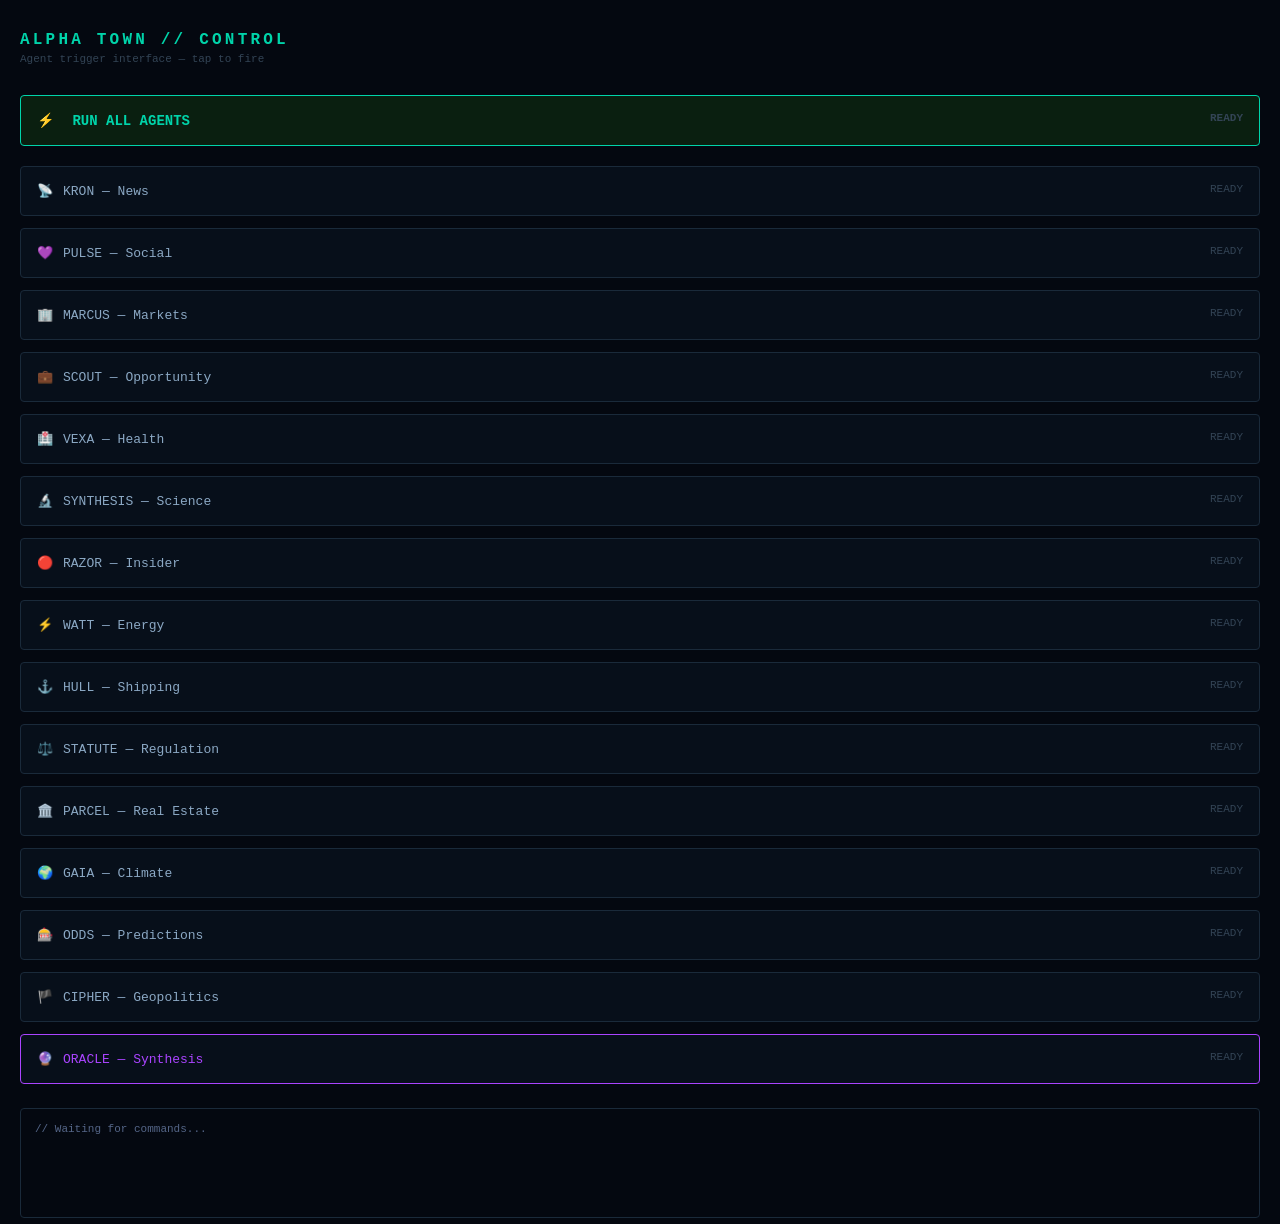
==== trigger.html @ 67ee86a5 "Add files via upload" ====
<!DOCTYPE html>
<html lang="en">
<head>
<meta charset="UTF-8">
<meta name="viewport" content="width=device-width, initial-scale=1.0">
<title>Alpha Town — Control</title>
<style>
  body { background: #040810; color: #8ba8c4; font-family: monospace; padding: 20px; margin: 0; }
  h1 { color: #00d4aa; font-size: 16px; letter-spacing: 0.2em; margin-bottom: 4px; }
  .sub { color: #334455; font-size: 11px; margin-bottom: 30px; }
  .btn {
    display: block; width: 100%; padding: 16px;
    margin-bottom: 12px; border: 1px solid #1a2a3a;
    background: #070f1a; color: #8ba8c4;
    font-family: monospace; font-size: 13px;
    border-radius: 4px; cursor: pointer; text-align: left;
    transition: all 0.2s;
  }
  .btn:hover, .btn:active { background: #0d1f30; border-color: #00d4aa; color: #00d4aa; }
  .btn .emoji { margin-right: 10px; }
  .btn .status { float: right; font-size: 11px; color: #334455; }
  .btn.running { border-color: #ffaa00; color: #ffaa00; }
  .btn.done { border-color: #00d4aa; color: #00d4aa; }
  .btn.error { border-color: #ff3333; color: #ff3333; }
  #log {
    margin-top: 24px; padding: 14px;
    background: #040810; border: 1px solid #1a2a3a;
    border-radius: 4px; font-size: 11px; color: #556688;
    min-height: 80px; max-height: 300px; overflow-y: auto;
  }
  .log-line { margin-bottom: 4px; }
  .log-line.ok { color: #00d4aa; }
  .log-line.err { color: #ff3333; }
  .log-line.info { color: #ffaa00; }
  #run-all {
    background: #0a1f10; border-color: #00d4aa;
    color: #00d4aa; font-size: 14px; font-weight: bold;
    margin-bottom: 20px;
  }
</style>
</head>
<body>

<h1>ALPHA TOWN // CONTROL</h1>
<div class="sub">Agent trigger interface — tap to fire</div>

<button class="btn" id="run-all" onclick="triggerAll()">
  ⚡ <span class="emoji"></span>RUN ALL AGENTS
  <span class="status" id="status-all">READY</span>
</button>

<button class="btn" onclick="trigger('KRON')">
  <span class="emoji">📡</span>KRON — News
  <span class="status" id="status-KRON">READY</span>
</button>
<button class="btn" onclick="trigger('PULSE')">
  <span class="emoji">💜</span>PULSE — Social
  <span class="status" id="status-PULSE">READY</span>
</button>
<button class="btn" onclick="trigger('MARCUS')">
  <span class="emoji">🏢</span>MARCUS — Markets
  <span class="status" id="status-MARCUS">READY</span>
</button>
<button class="btn" onclick="trigger('SCOUT')">
  <span class="emoji">💼</span>SCOUT — Opportunity
  <span class="status" id="status-SCOUT">READY</span>
</button>
<button class="btn" onclick="trigger('VEXA')">
  <span class="emoji">🏥</span>VEXA — Health
  <span class="status" id="status-VEXA">READY</span>
</button>
<button class="btn" onclick="trigger('SYNTHESIS')">
  <span class="emoji">🔬</span>SYNTHESIS — Science
  <span class="status" id="status-SYNTHESIS">READY</span>
</button>
<button class="btn" onclick="trigger('RAZOR')">
  <span class="emoji">🔴</span>RAZOR — Insider
  <span class="status" id="status-RAZOR">READY</span>
</button>
<button class="btn" onclick="trigger('WATT')">
  <span class="emoji">⚡</span>WATT — Energy
  <span class="status" id="status-WATT">READY</span>
</button>
<button class="btn" onclick="trigger('HULL')">
  <span class="emoji">⚓</span>HULL — Shipping
  <span class="status" id="status-HULL">READY</span>
</button>
<button class="btn" onclick="trigger('STATUTE')">
  <span class="emoji">⚖️</span>STATUTE — Regulation
  <span class="status" id="status-STATUTE">READY</span>
</button>
<button class="btn" onclick="trigger('PARCEL')">
  <span class="emoji">🏛️</span>PARCEL — Real Estate
  <span class="status" id="status-PARCEL">READY</span>
</button>
<button class="btn" onclick="trigger('GAIA')">
  <span class="emoji">🌍</span>GAIA — Climate
  <span class="status" id="status-GAIA">READY</span>
</button>
<button class="btn" onclick="trigger('ODDS')">
  <span class="emoji">🎰</span>ODDS — Predictions
  <span class="status" id="status-ODDS">READY</span>
</button>
<button class="btn" onclick="trigger('CIPHER')">
  <span class="emoji">🏴</span>CIPHER — Geopolitics
  <span class="status" id="status-CIPHER">READY</span>
</button>
<button class="btn" onclick="trigger('ORACLE')" style="border-color:#aa44ff;color:#aa44ff">
  <span class="emoji">🔮</span>ORACLE — Synthesis
  <span class="status" id="status-ORACLE">READY</span>
</button>

<div id="log"><div class="log-line">// Waiting for commands...</div></div>

<script>
const BASE = window.location.origin;

function log(msg, type) {
  type = type || 'info';
  const el = document.getElementById('log');
  const line = document.createElement('div');
  line.className = 'log-line ' + type;
  const t = new Date().toISOString().split('T')[1].split('.')[0];
  line.textContent = '[' + t + '] ' + msg;
  el.appendChild(line);
  el.scrollTop = el.scrollHeight;
}

function setStatus(agent, text, cls) {
  const el = document.getElementById('status-' + agent);
  if (!el) return;
  el.textContent = text;
  const btn = el.closest('.btn');
  if (btn) {
    btn.className = 'btn ' + (cls || '');
  }
}

async function trigger(agent) {
  setStatus(agent, 'RUNNING...', 'running');
  log('Triggering ' + agent + '...', 'info');
  try {
    const resp = await fetch(BASE + '/api/trigger/' + agent, {
      method: 'POST',
      headers: { 'Content-Type': 'application/json' }
    });
    const data = await resp.json();
    if (resp.ok) {
      const count = data.items_processed || data.items || 0;
      setStatus(agent, 'DONE (' + count + ')', 'done');
      log(agent + ' complete — ' + count + ' items', 'ok');
    } else {
      setStatus(agent, 'ERROR', 'error');
      log(agent + ' error: ' + JSON.stringify(data), 'err');
    }
  } catch(e) {
    setStatus(agent, 'FAILED', 'error');
    log(agent + ' failed: ' + e.message, 'err');
  }
}

async function triggerAll() {
  const agents = ['KRON','PULSE','MARCUS','SCOUT','VEXA','SYNTHESIS',
                  'RAZOR','WATT','HULL','STATUTE','PARCEL','GAIA','ODDS','CIPHER'];
  setStatus('all', 'RUNNING...', 'running');
  log('Running all agents sequentially...', 'info');

  for (const agent of agents) {
    await trigger(agent);
    await new Promise(r => setTimeout(r, 2000)); // 2s gap between agents
  }

  log('All field agents done. Triggering ORACLE synthesis...', 'info');
  await trigger('ORACLE');
  setStatus('all', 'COMPLETE', 'done');
  log('All done. Refresh the main app to see signals.', 'ok');
}
</script>
</body>
</html>
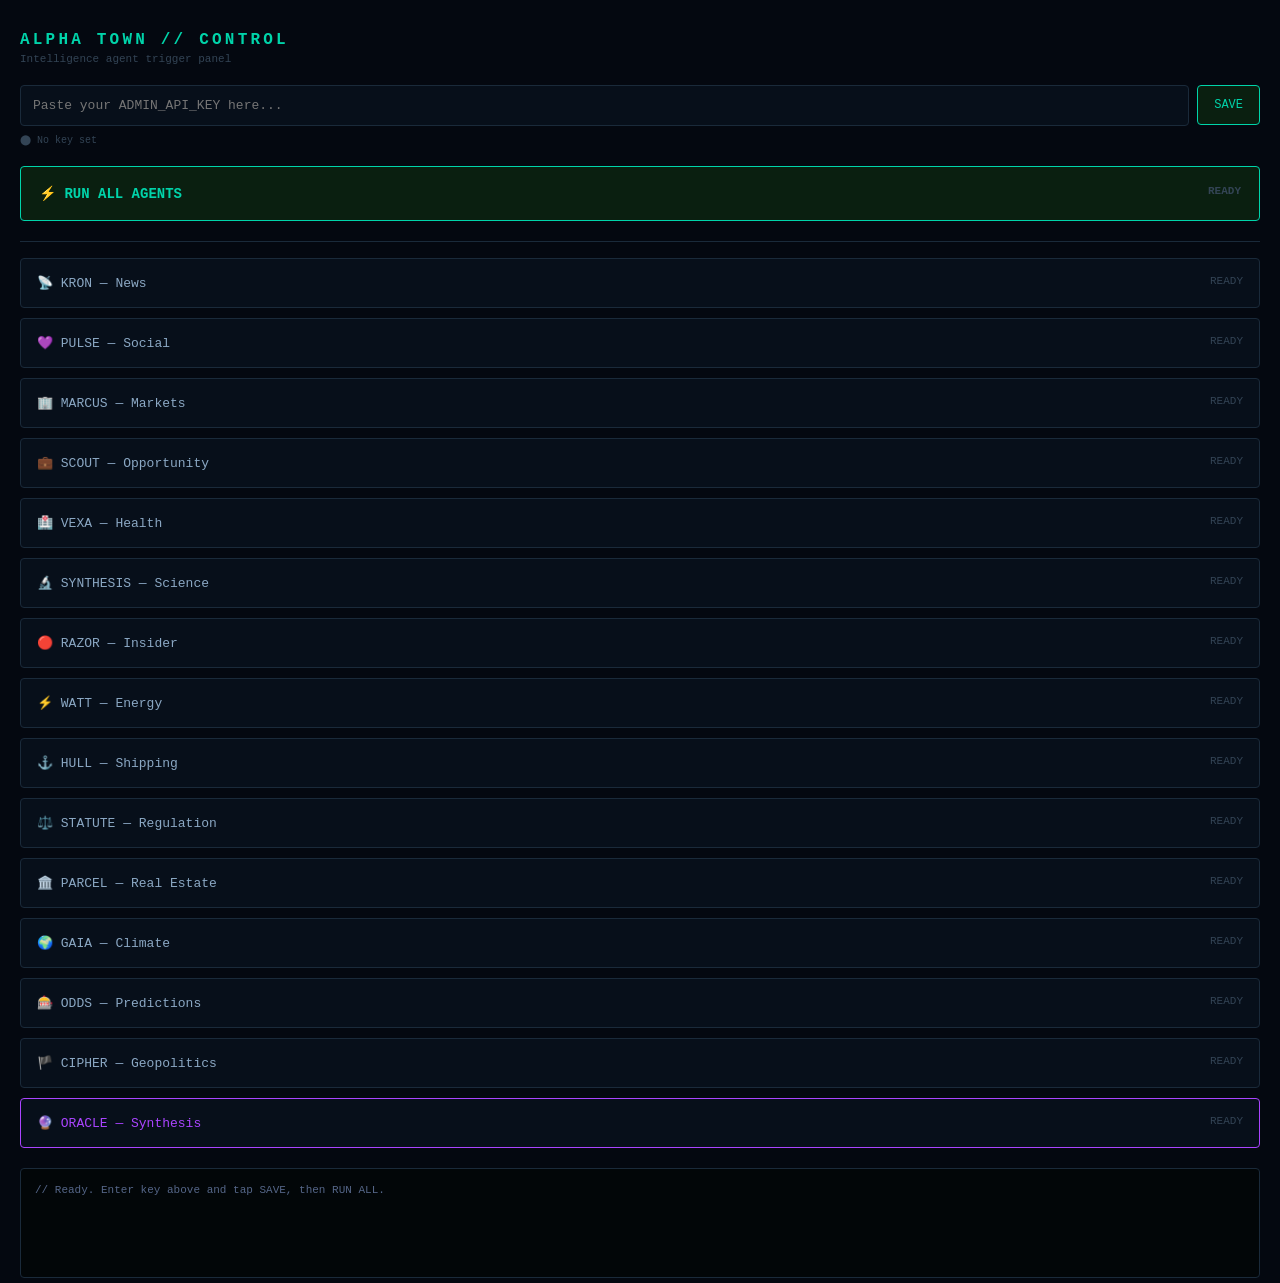
==== commit d2e6b995: "Rename trigger-1.html to trigger.html" ====
--- a/trigger.html
+++ b/trigger.html
@@ -7,173 +7,162 @@
 <style>
   body { background: #040810; color: #8ba8c4; font-family: monospace; padding: 20px; margin: 0; }
   h1 { color: #00d4aa; font-size: 16px; letter-spacing: 0.2em; margin-bottom: 4px; }
-  .sub { color: #334455; font-size: 11px; margin-bottom: 30px; }
+  .sub { color: #334455; font-size: 11px; margin-bottom: 20px; }
+  .key-row { display: flex; gap: 8px; margin-bottom: 8px; align-items: center; }
+  #admin-key {
+    flex: 1; padding: 12px;
+    background: #070f1a; border: 1px solid #1a2a3a;
+    color: #00d4aa; font-family: monospace; font-size: 13px;
+    border-radius: 4px; outline: none;
+  }
+  #admin-key:focus { border-color: #00d4aa; }
+  #save-key {
+    padding: 12px 16px; background: #0a1f10;
+    border: 1px solid #00d4aa; color: #00d4aa;
+    font-family: monospace; font-size: 12px;
+    border-radius: 4px; cursor: pointer;
+  }
+  .key-status { font-size: 10px; color: #334455; margin-bottom: 20px; }
+  .key-status.set { color: #00d4aa; }
   .btn {
-    display: block; width: 100%; padding: 16px;
-    margin-bottom: 12px; border: 1px solid #1a2a3a;
-    background: #070f1a; color: #8ba8c4;
-    font-family: monospace; font-size: 13px;
-    border-radius: 4px; cursor: pointer; text-align: left;
-    transition: all 0.2s;
+    display: block; width: 100%; padding: 16px; margin-bottom: 10px;
+    border: 1px solid #1a2a3a; background: #070f1a; color: #8ba8c4;
+    font-family: monospace; font-size: 13px; border-radius: 4px;
+    cursor: pointer; text-align: left; box-sizing: border-box;
   }
-  .btn:hover, .btn:active { background: #0d1f30; border-color: #00d4aa; color: #00d4aa; }
-  .btn .emoji { margin-right: 10px; }
   .btn .status { float: right; font-size: 11px; color: #334455; }
   .btn.running { border-color: #ffaa00; color: #ffaa00; }
   .btn.done { border-color: #00d4aa; color: #00d4aa; }
   .btn.error { border-color: #ff3333; color: #ff3333; }
-  #log {
-    margin-top: 24px; padding: 14px;
-    background: #040810; border: 1px solid #1a2a3a;
-    border-radius: 4px; font-size: 11px; color: #556688;
-    min-height: 80px; max-height: 300px; overflow-y: auto;
-  }
-  .log-line { margin-bottom: 4px; }
+  #btn-all { background: #0a1f10; border-color: #00d4aa; color: #00d4aa; font-size: 14px; font-weight: bold; margin-bottom: 20px; padding: 18px; }
+  hr { border: none; border-top: 1px solid #1a2a3a; margin: 16px 0; }
+  #log { margin-top: 20px; padding: 14px; background: #020608; border: 1px solid #1a2a3a; border-radius: 4px; font-size: 11px; min-height: 80px; max-height: 260px; overflow-y: auto; }
+  .log-line { margin-bottom: 3px; line-height: 1.4; color: #556688; }
   .log-line.ok { color: #00d4aa; }
   .log-line.err { color: #ff3333; }
   .log-line.info { color: #ffaa00; }
-  #run-all {
-    background: #0a1f10; border-color: #00d4aa;
-    color: #00d4aa; font-size: 14px; font-weight: bold;
-    margin-bottom: 20px;
-  }
 </style>
 </head>
 <body>
+<h1>ALPHA TOWN // CONTROL</h1>
+<div class="sub">Intelligence agent trigger panel</div>
 
-<h1>ALPHA TOWN // CONTROL</h1>
-<div class="sub">Agent trigger interface — tap to fire</div>
+<div class="key-row">
+  <input type="password" id="admin-key" placeholder="Paste your ADMIN_API_KEY here..." />
+  <button id="save-key" onclick="saveKey()">SAVE</button>
+</div>
+<div class="key-status" id="key-status">⬤ No key set</div>
 
-<button class="btn" id="run-all" onclick="triggerAll()">
-  ⚡ <span class="emoji"></span>RUN ALL AGENTS
-  <span class="status" id="status-all">READY</span>
-</button>
+<button class="btn" id="btn-all" onclick="triggerAll()">⚡ RUN ALL AGENTS<span class="status" id="status-all">READY</span></button>
+<hr>
+<button class="btn" onclick="trigger('KRON')">📡 KRON — News<span class="status" id="status-KRON">READY</span></button>
+<button class="btn" onclick="trigger('PULSE')">💜 PULSE — Social<span class="status" id="status-PULSE">READY</span></button>
+<button class="btn" onclick="trigger('MARCUS')">🏢 MARCUS — Markets<span class="status" id="status-MARCUS">READY</span></button>
+<button class="btn" onclick="trigger('SCOUT')">💼 SCOUT — Opportunity<span class="status" id="status-SCOUT">READY</span></button>
+<button class="btn" onclick="trigger('VEXA')">🏥 VEXA — Health<span class="status" id="status-VEXA">READY</span></button>
+<button class="btn" onclick="trigger('SYNTHESIS')">🔬 SYNTHESIS — Science<span class="status" id="status-SYNTHESIS">READY</span></button>
+<button class="btn" onclick="trigger('RAZOR')">🔴 RAZOR — Insider<span class="status" id="status-RAZOR">READY</span></button>
+<button class="btn" onclick="trigger('WATT')">⚡ WATT — Energy<span class="status" id="status-WATT">READY</span></button>
+<button class="btn" onclick="trigger('HULL')">⚓ HULL — Shipping<span class="status" id="status-HULL">READY</span></button>
+<button class="btn" onclick="trigger('STATUTE')">⚖️ STATUTE — Regulation<span class="status" id="status-STATUTE">READY</span></button>
+<button class="btn" onclick="trigger('PARCEL')">🏛️ PARCEL — Real Estate<span class="status" id="status-PARCEL">READY</span></button>
+<button class="btn" onclick="trigger('GAIA')">🌍 GAIA — Climate<span class="status" id="status-GAIA">READY</span></button>
+<button class="btn" onclick="trigger('ODDS')">🎰 ODDS — Predictions<span class="status" id="status-ODDS">READY</span></button>
+<button class="btn" onclick="trigger('CIPHER')">🏴 CIPHER — Geopolitics<span class="status" id="status-CIPHER">READY</span></button>
+<button class="btn" onclick="trigger('ORACLE')" style="border-color:#aa44ff;color:#aa44ff">🔮 ORACLE — Synthesis<span class="status" id="status-ORACLE">READY</span></button>
 
-<button class="btn" onclick="trigger('KRON')">
-  <span class="emoji">📡</span>KRON — News
-  <span class="status" id="status-KRON">READY</span>
-</button>
-<button class="btn" onclick="trigger('PULSE')">
-  <span class="emoji">💜</span>PULSE — Social
-  <span class="status" id="status-PULSE">READY</span>
-</button>
-<button class="btn" onclick="trigger('MARCUS')">
-  <span class="emoji">🏢</span>MARCUS — Markets
-  <span class="status" id="status-MARCUS">READY</span>
-</button>
-<button class="btn" onclick="trigger('SCOUT')">
-  <span class="emoji">💼</span>SCOUT — Opportunity
-  <span class="status" id="status-SCOUT">READY</span>
-</button>
-<button class="btn" onclick="trigger('VEXA')">
-  <span class="emoji">🏥</span>VEXA — Health
-  <span class="status" id="status-VEXA">READY</span>
-</button>
-<button class="btn" onclick="trigger('SYNTHESIS')">
-  <span class="emoji">🔬</span>SYNTHESIS — Science
-  <span class="status" id="status-SYNTHESIS">READY</span>
-</button>
-<button class="btn" onclick="trigger('RAZOR')">
-  <span class="emoji">🔴</span>RAZOR — Insider
-  <span class="status" id="status-RAZOR">READY</span>
-</button>
-<button class="btn" onclick="trigger('WATT')">
-  <span class="emoji">⚡</span>WATT — Energy
-  <span class="status" id="status-WATT">READY</span>
-</button>
-<button class="btn" onclick="trigger('HULL')">
-  <span class="emoji">⚓</span>HULL — Shipping
-  <span class="status" id="status-HULL">READY</span>
-</button>
-<button class="btn" onclick="trigger('STATUTE')">
-  <span class="emoji">⚖️</span>STATUTE — Regulation
-  <span class="status" id="status-STATUTE">READY</span>
-</button>
-<button class="btn" onclick="trigger('PARCEL')">
-  <span class="emoji">🏛️</span>PARCEL — Real Estate
-  <span class="status" id="status-PARCEL">READY</span>
-</button>
-<button class="btn" onclick="trigger('GAIA')">
-  <span class="emoji">🌍</span>GAIA — Climate
-  <span class="status" id="status-GAIA">READY</span>
-</button>
-<button class="btn" onclick="trigger('ODDS')">
-  <span class="emoji">🎰</span>ODDS — Predictions
-  <span class="status" id="status-ODDS">READY</span>
-</button>
-<button class="btn" onclick="trigger('CIPHER')">
-  <span class="emoji">🏴</span>CIPHER — Geopolitics
-  <span class="status" id="status-CIPHER">READY</span>
-</button>
-<button class="btn" onclick="trigger('ORACLE')" style="border-color:#aa44ff;color:#aa44ff">
-  <span class="emoji">🔮</span>ORACLE — Synthesis
-  <span class="status" id="status-ORACLE">READY</span>
-</button>
-
-<div id="log"><div class="log-line">// Waiting for commands...</div></div>
+<div id="log"><div class="log-line">// Ready. Enter key above and tap SAVE, then RUN ALL.</div></div>
 
 <script>
 const BASE = window.location.origin;
+let adminKey = sessionStorage.getItem('at_key') || '';
+
+window.addEventListener('load', () => {
+  if (adminKey) {
+    document.getElementById('admin-key').value = adminKey;
+    updateKeyStatus();
+  }
+});
+
+document.getElementById('admin-key').addEventListener('keydown', e => {
+  if (e.key === 'Enter') saveKey();
+});
+
+function saveKey() {
+  adminKey = document.getElementById('admin-key').value.trim();
+  sessionStorage.setItem('at_key', adminKey);
+  updateKeyStatus();
+  log('Key saved for this session ✓', 'ok');
+}
+
+function updateKeyStatus() {
+  const el = document.getElementById('key-status');
+  if (adminKey) {
+    el.textContent = '⬤ Key set — ready';
+    el.className = 'key-status set';
+  } else {
+    el.textContent = '⬤ No key set';
+    el.className = 'key-status';
+  }
+}
 
 function log(msg, type) {
-  type = type || 'info';
   const el = document.getElementById('log');
   const line = document.createElement('div');
-  line.className = 'log-line ' + type;
+  line.className = 'log-line ' + (type || 'info');
   const t = new Date().toISOString().split('T')[1].split('.')[0];
   line.textContent = '[' + t + '] ' + msg;
   el.appendChild(line);
   el.scrollTop = el.scrollHeight;
 }
 
-function setStatus(agent, text, cls) {
-  const el = document.getElementById('status-' + agent);
-  if (!el) return;
-  el.textContent = text;
-  const btn = el.closest('.btn');
-  if (btn) {
-    btn.className = 'btn ' + (cls || '');
-  }
+function setStatus(id, text, cls) {
+  const el = document.getElementById('status-' + id);
+  if (el) el.textContent = text;
+  const btn = id === 'all'
+    ? document.getElementById('btn-all')
+    : el?.closest('.btn');
+  if (btn) btn.className = 'btn ' + (cls || '');
 }
 
 async function trigger(agent) {
+  if (!adminKey) { log('Enter and SAVE your key first!', 'err'); return; }
   setStatus(agent, 'RUNNING...', 'running');
   log('Triggering ' + agent + '...', 'info');
   try {
     const resp = await fetch(BASE + '/api/trigger/' + agent, {
       method: 'POST',
-      headers: { 'Content-Type': 'application/json' }
+      headers: { 'Content-Type': 'application/json', 'X-Admin-Key': adminKey }
     });
     const data = await resp.json();
     if (resp.ok) {
-      const count = data.items_processed || data.items || 0;
-      setStatus(agent, 'DONE (' + count + ')', 'done');
-      log(agent + ' complete — ' + count + ' items', 'ok');
+      const n = data.items_processed ?? data.items ?? '?';
+      setStatus(agent, 'DONE (' + n + ')', 'done');
+      log(agent + ' ✓ — ' + n + ' items', 'ok');
     } else {
       setStatus(agent, 'ERROR', 'error');
-      log(agent + ' error: ' + JSON.stringify(data), 'err');
+      log(agent + ' ✗ — ' + JSON.stringify(data), 'err');
     }
   } catch(e) {
     setStatus(agent, 'FAILED', 'error');
-    log(agent + ' failed: ' + e.message, 'err');
+    log(agent + ' ✗ — ' + e.message, 'err');
   }
 }
 
 async function triggerAll() {
+  if (!adminKey) { log('Enter and SAVE your key first!', 'err'); return; }
   const agents = ['KRON','PULSE','MARCUS','SCOUT','VEXA','SYNTHESIS',
                   'RAZOR','WATT','HULL','STATUTE','PARCEL','GAIA','ODDS','CIPHER'];
   setStatus('all', 'RUNNING...', 'running');
-  log('Running all agents sequentially...', 'info');
-
-  for (const agent of agents) {
-    await trigger(agent);
-    await new Promise(r => setTimeout(r, 2000)); // 2s gap between agents
+  log('Running all field agents...', 'info');
+  for (const a of agents) {
+    await trigger(a);
+    await new Promise(r => setTimeout(r, 2000));
   }
-
-  log('All field agents done. Triggering ORACLE synthesis...', 'info');
+  log('Field agents done. Running ORACLE...', 'info');
   await trigger('ORACLE');
-  setStatus('all', 'COMPLETE', 'done');
-  log('All done. Refresh the main app to see signals.', 'ok');
+  setStatus('all', 'COMPLETE ✓', 'done');
+  log('Done! Refresh the main app to see signals.', 'ok');
 }
 </script>
 </body>
